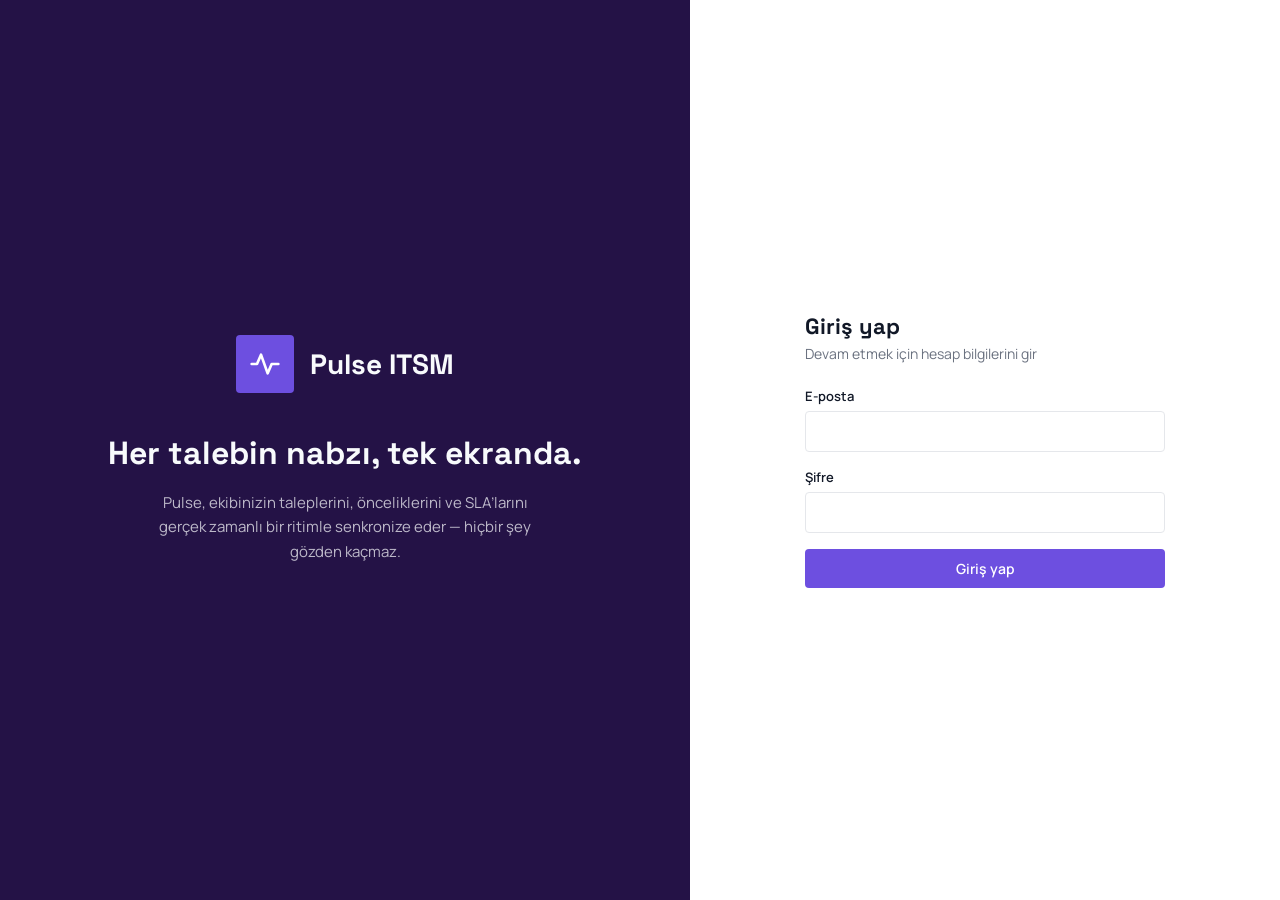
==== frontend/login.html @ 1c4811dc "feat: add CORS policy and initial frontend (login page with Pulse branding, i18n scaffold)" ====
<!DOCTYPE html>
<html lang="tr">
<head>
  <meta charset="UTF-8">
  <meta name="viewport" content="width=device-width, initial-scale=1.0">
  <title>Giriş — Pulse ITSM</title>
  <link rel="preconnect" href="https://fonts.googleapis.com">
  <link href="https://fonts.googleapis.com/css2?family=Manrope:wght@400;500;600;700&family=Space+Grotesk:wght@600;700;800&display=swap" rel="stylesheet">
  <link rel="stylesheet" href="css/variables.css">
  <style>
    .login-page {
      min-height: 100vh;
      display: flex;
    }
    .brand-panel {
      flex: 1.1;
      background: var(--color-topbar);
      color: var(--color-topbar-text);
      display: flex;
      flex-direction: column;
      align-items: center;
      justify-content: center;
      text-align: center;
      padding: 4rem 3.5rem;
    }
    .brand-lockup {
      display: flex;
      align-items: center;
      gap: 16px;
      margin-bottom: 2.5rem;
    }
    .brand-mark {
      width: 58px;
      height: 58px;
      background: var(--color-accent);
      border-radius: var(--radius-sm);
      display: flex;
      align-items: center;
      justify-content: center;
      flex-shrink: 0;
    }
    .brand-mark svg {
      width: 32px;
      height: 32px;
    }
    .brand-name {
      font-family: var(--font-heading);
      font-weight: 700;
      font-size: 28px;
      color: var(--color-topbar-text);
    }
    .slogan-title {
      font-family: var(--font-heading);
      font-weight: 700;
      font-size: 32px;
      line-height: 1.3;
      margin: 0 0 1rem;
      white-space: nowrap;
    }
    .slogan-body {
      font-size: 15px;
      line-height: 1.65;
      color: rgba(248, 250, 252, 0.72);
      max-width: 380px;
      margin: 0;
    }
    .form-panel {
      flex: 1;
      background: var(--color-surface);
      display: flex;
      align-items: center;
      justify-content: center;
      padding: 2rem;
    }
    .login-card {
      width: 100%;
      max-width: 360px;
    }
    .login-title {
      font-family: var(--font-heading);
      font-weight: 700;
      font-size: 22px;
      margin: 0 0 0.25rem;
    }
    .login-subtitle {
      color: var(--color-text-muted);
      font-size: 14px;
      margin: 0 0 1.5rem;
    }
    .form-group {
      margin-bottom: 1rem;
    }
    label {
      display: block;
      font-size: 13px;
      font-weight: 600;
      margin-bottom: 6px;
    }
    input {
      width: 100%;
      padding: 10px 12px;
      border: 1px solid var(--color-border);
      border-radius: var(--radius-sm);
      font-size: 14px;
      font-family: var(--font-body);
    }
    input:focus {
      outline: none;
      border-color: var(--color-accent);
    }
    button {
      width: 100%;
      padding: 10px 12px;
      background: var(--color-accent);
      color: #FFFFFF;
      border: none;
      border-radius: var(--radius-sm);
      font-size: 14px;
      font-weight: 600;
      cursor: pointer;
      font-family: var(--font-body);
    }
    button:hover {
      background: var(--color-accent-hover);
    }
    button:disabled {
      opacity: 0.6;
      cursor: not-allowed;
    }
    .error-message {
      background: var(--priority-critical-bg);
      color: var(--priority-critical-fg);
      font-size: 13px;
      padding: 10px 12px;
      border-radius: var(--radius-sm);
      margin-bottom: 1rem;
      display: none;
    }
    @media (max-width: 860px) {
      .login-page {
        flex-direction: column;
      }
      .brand-panel {
        padding: 2.5rem 1.75rem;
      }
      .slogan-title {
        font-size: 24px;
        white-space: normal;
      }
    }
  </style>
</head>
<body>
  <div class="login-page">
    <div class="brand-panel">
      <div class="brand-lockup">
        <div class="brand-mark">
          <svg viewBox="0 0 24 24" fill="none" xmlns="http://www.w3.org/2000/svg">
            <path d="M2 12H6L9 5L14 19L17 12H22" stroke="white" stroke-width="2" stroke-linecap="round" stroke-linejoin="round"/>
          </svg>
        </div>
        <span class="brand-name">Pulse ITSM</span>
      </div>
      <h2 class="slogan-title" data-i18n="login.sloganTitle">Her talebin nabzı, tek ekranda.</h2>
      <p class="slogan-body" data-i18n="login.sloganBody">Pulse, ekibinizin taleplerini, önceliklerini ve SLA'larını gerçek zamanlı bir ritimle senkronize eder — hiçbir şey gözden kaçmaz.</p>
    </div>

    <div class="form-panel">
      <div class="login-card">
        <h1 class="login-title" data-i18n="login.title">Giriş yap</h1>
        <p class="login-subtitle" data-i18n="login.subtitle">Devam etmek için hesap bilgilerini gir</p>

        <div class="error-message" id="errorMessage"></div>

        <form id="loginForm">
          <div class="form-group">
            <label for="email" data-i18n="login.email">E-posta</label>
            <input type="email" id="email" required autocomplete="username">
          </div>
          <div class="form-group">
            <label for="password" data-i18n="login.password">Şifre</label>
            <input type="password" id="password" required autocomplete="current-password">
          </div>
          <button type="submit" id="submitButton" data-i18n="login.submit">Giriş yap</button>
        </form>
      </div>
    </div>
  </div>

  <script src="js/api.js"></script>
  <script src="js/auth.js"></script>
  <script src="js/i18n.js"></script>
  <script>
    const form = document.getElementById('loginForm');
    const errorMessage = document.getElementById('errorMessage');
    const submitButton = document.getElementById('submitButton');

    form.addEventListener('submit', async (event) => {
      event.preventDefault();

      errorMessage.style.display = 'none';
      submitButton.disabled = true;
      submitButton.textContent = t('login.submitting');

      const email = document.getElementById('email').value;
      const password = document.getElementById('password').value;

      try {
        await login(email, password);
        window.location.href = 'dashboard.html';
      } catch (error) {
        errorMessage.textContent = t('login.error');
        errorMessage.style.display = 'block';
        submitButton.disabled = false;
        submitButton.textContent = t('login.submit');
      }
    });
  </script>
</body>
</html>
---- frontend/css/variables.css ----
:root {
  --color-page: #F6F7F9;
  --color-surface: #FFFFFF;
  --color-surface-alt: #F1F2F5;
  --color-border: #E5E7EB;
  --color-text: #111827;
  --color-text-muted: #6B7280;

  --color-topbar: #241246;
  --color-topbar-text: #F8FAFC;

  --color-accent: #6D4FE0;
  --color-accent-hover: #5A3FD1;
  --color-accent-bg: #F1EDFC;

  --status-open-bg: #E7ECFE;
  --status-open-fg: #3557D6;
  --status-inprogress-bg: #FFF3DC;
  --status-inprogress-fg: #B7791F;
  --status-pending-bg: #E9EEF3;
  --status-pending-fg: #51677A;
  --status-resolved-bg: #E9F7EC;
  --status-resolved-fg: #2F8F46;
  --status-closed-bg: #EFEFEF;
  --status-closed-fg: #6B7280;

  --priority-critical-bg: #FDECEC;
  --priority-critical-fg: #D64545;
  --priority-high-bg: #FFEEE6;
  --priority-high-fg: #C2410C;
  --priority-medium-bg: #EFF6FF;
  --priority-medium-fg: #2563EB;
  --priority-low-bg: #E6F7F5;
  --priority-low-fg: #0F766E;

  --sla-overdue: #D64545;
  --sla-urgent: #B7791F;
  --sla-ok: #2F8F46;
  --sla-done: #6B7280;

  --font-body: 'Manrope', system-ui, sans-serif;
  --font-heading: 'Space Grotesk', system-ui, sans-serif;

  --radius-sm: 4px;
  --radius-md: 6px;
  --shadow-card: 0 1px 2px rgba(17, 24, 39, 0.06);
}

* {
  box-sizing: border-box;
}

body {
  margin: 0;
  font-family: var(--font-body);
  background: var(--color-page);
  color: var(--color-text);
}
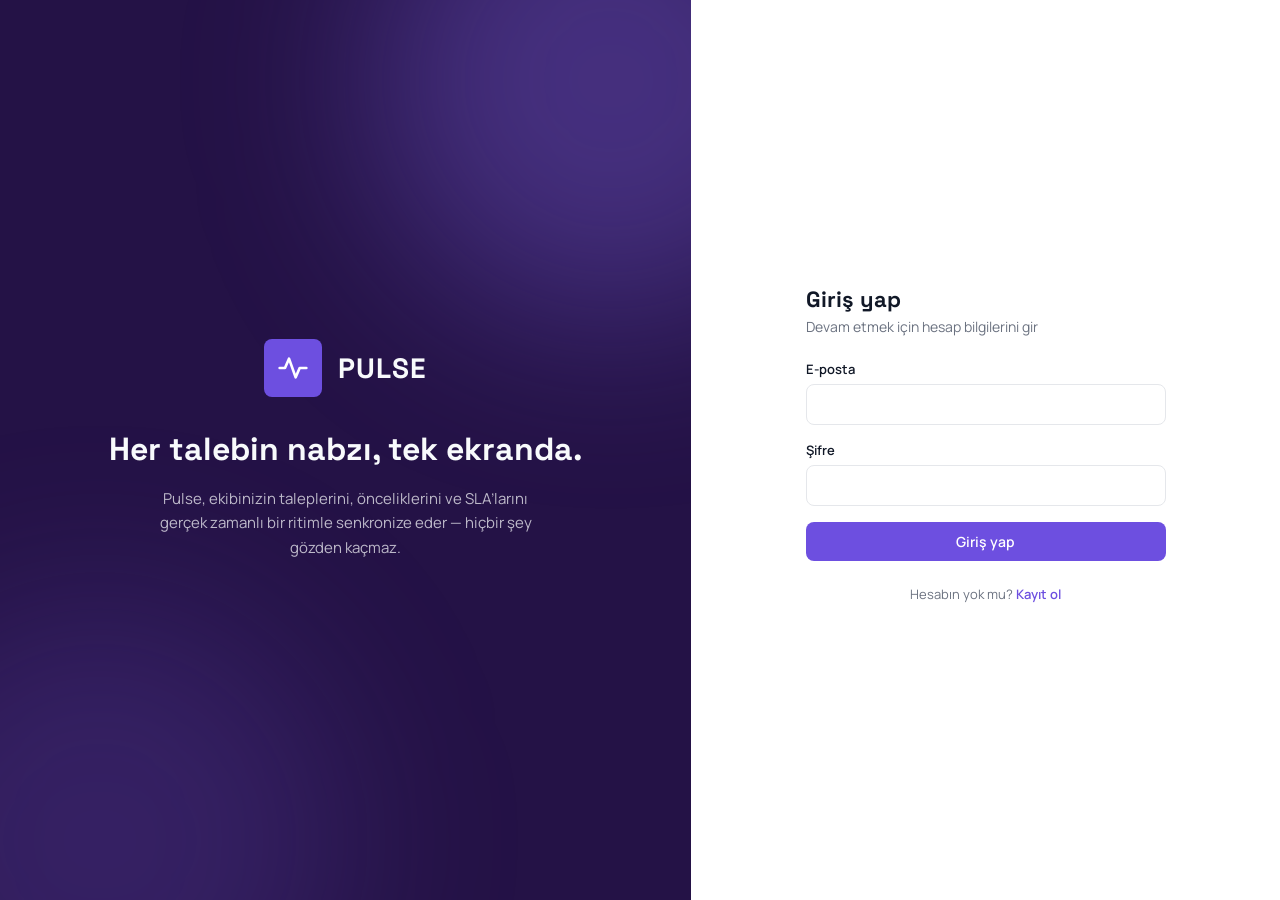
==== commit f785d41a: "Merged in feature/frontend-auth-ticket-list (pull request #30) Feature/frontend auth ticket list" ====
--- a/frontend/login.html
+++ b/frontend/login.html
@@ -2,219 +2,9 @@
 <html lang="tr">
 <head>
   <meta charset="UTF-8">
-  <meta name="viewport" content="width=device-width, initial-scale=1.0">
-  <title>Giriş — Pulse ITSM</title>
-  <link rel="preconnect" href="https://fonts.googleapis.com">
-  <link href="https://fonts.googleapis.com/css2?family=Manrope:wght@400;500;600;700&family=Space+Grotesk:wght@600;700;800&display=swap" rel="stylesheet">
-  <link rel="stylesheet" href="css/variables.css">
-  <style>
-    .login-page {
-      min-height: 100vh;
-      display: flex;
-    }
-    .brand-panel {
-      flex: 1.1;
-      background: var(--color-topbar);
-      color: var(--color-topbar-text);
-      display: flex;
-      flex-direction: column;
-      align-items: center;
-      justify-content: center;
-      text-align: center;
-      padding: 4rem 3.5rem;
-    }
-    .brand-lockup {
-      display: flex;
-      align-items: center;
-      gap: 16px;
-      margin-bottom: 2.5rem;
-    }
-    .brand-mark {
-      width: 58px;
-      height: 58px;
-      background: var(--color-accent);
-      border-radius: var(--radius-sm);
-      display: flex;
-      align-items: center;
-      justify-content: center;
-      flex-shrink: 0;
-    }
-    .brand-mark svg {
-      width: 32px;
-      height: 32px;
-    }
-    .brand-name {
-      font-family: var(--font-heading);
-      font-weight: 700;
-      font-size: 28px;
-      color: var(--color-topbar-text);
-    }
-    .slogan-title {
-      font-family: var(--font-heading);
-      font-weight: 700;
-      font-size: 32px;
-      line-height: 1.3;
-      margin: 0 0 1rem;
-      white-space: nowrap;
-    }
-    .slogan-body {
-      font-size: 15px;
-      line-height: 1.65;
-      color: rgba(248, 250, 252, 0.72);
-      max-width: 380px;
-      margin: 0;
-    }
-    .form-panel {
-      flex: 1;
-      background: var(--color-surface);
-      display: flex;
-      align-items: center;
-      justify-content: center;
-      padding: 2rem;
-    }
-    .login-card {
-      width: 100%;
-      max-width: 360px;
-    }
-    .login-title {
-      font-family: var(--font-heading);
-      font-weight: 700;
-      font-size: 22px;
-      margin: 0 0 0.25rem;
-    }
-    .login-subtitle {
-      color: var(--color-text-muted);
-      font-size: 14px;
-      margin: 0 0 1.5rem;
-    }
-    .form-group {
-      margin-bottom: 1rem;
-    }
-    label {
-      display: block;
-      font-size: 13px;
-      font-weight: 600;
-      margin-bottom: 6px;
-    }
-    input {
-      width: 100%;
-      padding: 10px 12px;
-      border: 1px solid var(--color-border);
-      border-radius: var(--radius-sm);
-      font-size: 14px;
-      font-family: var(--font-body);
-    }
-    input:focus {
-      outline: none;
-      border-color: var(--color-accent);
-    }
-    button {
-      width: 100%;
-      padding: 10px 12px;
-      background: var(--color-accent);
-      color: #FFFFFF;
-      border: none;
-      border-radius: var(--radius-sm);
-      font-size: 14px;
-      font-weight: 600;
-      cursor: pointer;
-      font-family: var(--font-body);
-    }
-    button:hover {
-      background: var(--color-accent-hover);
-    }
-    button:disabled {
-      opacity: 0.6;
-      cursor: not-allowed;
-    }
-    .error-message {
-      background: var(--priority-critical-bg);
-      color: var(--priority-critical-fg);
-      font-size: 13px;
-      padding: 10px 12px;
-      border-radius: var(--radius-sm);
-      margin-bottom: 1rem;
-      display: none;
-    }
-    @media (max-width: 860px) {
-      .login-page {
-        flex-direction: column;
-      }
-      .brand-panel {
-        padding: 2.5rem 1.75rem;
-      }
-      .slogan-title {
-        font-size: 24px;
-        white-space: normal;
-      }
-    }
-  </style>
+  <title>Yönlendiriliyor... — Pulse ITSM</title>
+  <!-- Bu sayfa artık kullanılmıyor; uygulama tek bir index.html + hash router üzerinden çalışıyor. -->
+  <script>window.location.replace('index.html#/login');</script>
 </head>
-<body>
-  <div class="login-page">
-    <div class="brand-panel">
-      <div class="brand-lockup">
-        <div class="brand-mark">
-          <svg viewBox="0 0 24 24" fill="none" xmlns="http://www.w3.org/2000/svg">
-            <path d="M2 12H6L9 5L14 19L17 12H22" stroke="white" stroke-width="2" stroke-linecap="round" stroke-linejoin="round"/>
-          </svg>
-        </div>
-        <span class="brand-name">Pulse ITSM</span>
-      </div>
-      <h2 class="slogan-title" data-i18n="login.sloganTitle">Her talebin nabzı, tek ekranda.</h2>
-      <p class="slogan-body" data-i18n="login.sloganBody">Pulse, ekibinizin taleplerini, önceliklerini ve SLA'larını gerçek zamanlı bir ritimle senkronize eder — hiçbir şey gözden kaçmaz.</p>
-    </div>
-
-    <div class="form-panel">
-      <div class="login-card">
-        <h1 class="login-title" data-i18n="login.title">Giriş yap</h1>
-        <p class="login-subtitle" data-i18n="login.subtitle">Devam etmek için hesap bilgilerini gir</p>
-
-        <div class="error-message" id="errorMessage"></div>
-
-        <form id="loginForm">
-          <div class="form-group">
-            <label for="email" data-i18n="login.email">E-posta</label>
-            <input type="email" id="email" required autocomplete="username">
-          </div>
-          <div class="form-group">
-            <label for="password" data-i18n="login.password">Şifre</label>
-            <input type="password" id="password" required autocomplete="current-password">
-          </div>
-          <button type="submit" id="submitButton" data-i18n="login.submit">Giriş yap</button>
-        </form>
-      </div>
-    </div>
-  </div>
-
-  <script src="js/api.js"></script>
-  <script src="js/auth.js"></script>
-  <script src="js/i18n.js"></script>
-  <script>
-    const form = document.getElementById('loginForm');
-    const errorMessage = document.getElementById('errorMessage');
-    const submitButton = document.getElementById('submitButton');
-
-    form.addEventListener('submit', async (event) => {
-      event.preventDefault();
-
-      errorMessage.style.display = 'none';
-      submitButton.disabled = true;
-      submitButton.textContent = t('login.submitting');
-
-      const email = document.getElementById('email').value;
-      const password = document.getElementById('password').value;
-
-      try {
-        await login(email, password);
-        window.location.href = 'dashboard.html';
-      } catch (error) {
-        errorMessage.textContent = t('login.error');
-        errorMessage.style.display = 'block';
-        submitButton.disabled = false;
-        submitButton.textContent = t('login.submit');
-      }
-    });
-  </script>
-</body>
+<body></body>
 </html>
